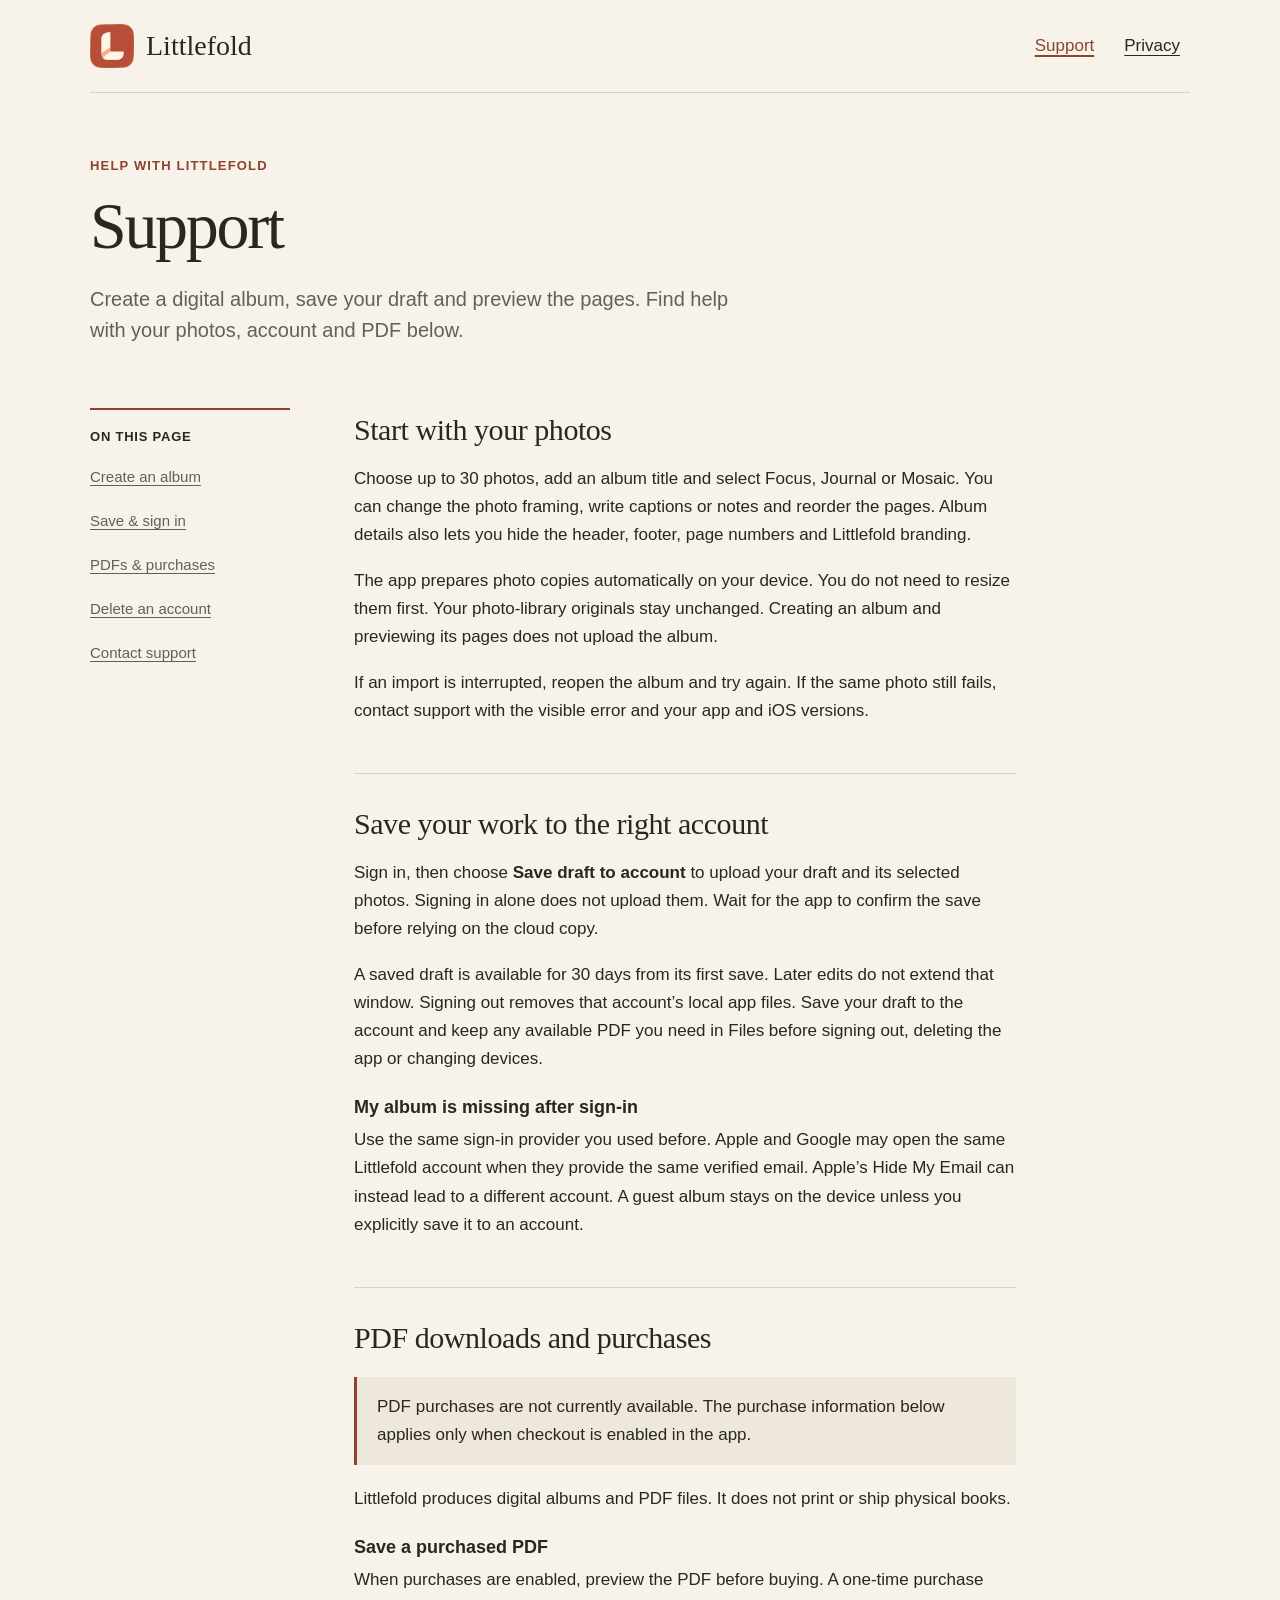
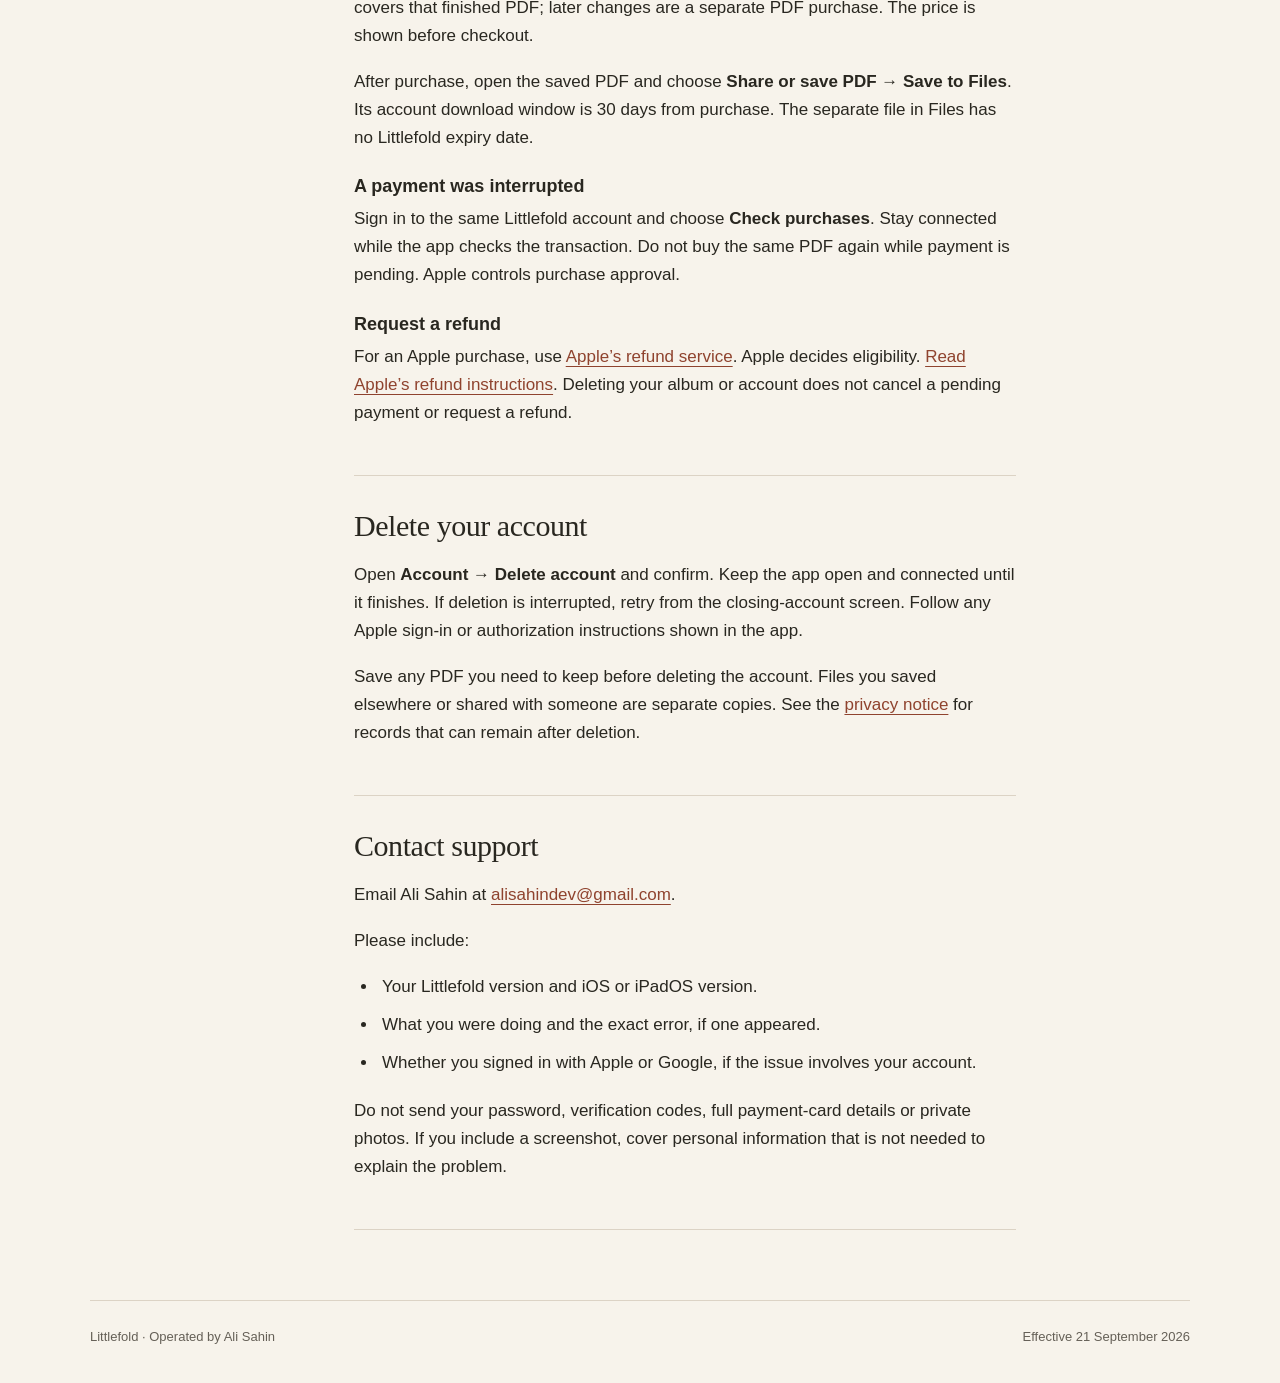
==== support.html @ f8caa30a "Publish Littlefold privacy and support pages" ====
<!doctype html>
<html lang="en">
<head>
  <meta charset="utf-8">
  <meta name="viewport" content="width=device-width, initial-scale=1">
  <meta name="referrer" content="no-referrer">
  <meta http-equiv="Content-Security-Policy" content="default-src 'none'; style-src 'self'; img-src 'self'; base-uri 'none'; form-action 'none'">

  <meta name="description" content="Help with Littlefold albums, account saves and PDFs, and an explanation of how your information is handled.">
  <title>Support — Littlefold</title>
  <link rel="icon" href="brand/littlefold.png" type="image/png">
  <link rel="stylesheet" href="styles.css">
</head>
<body>
  <a class="skip" href="#main">Skip to content</a>

  <header class="shell site-header">
    <a class="brand" href="index.html"><img src="brand/littlefold.png" alt="" width="44" height="44"><span>Littlefold</span></a>
    <nav aria-label="Main navigation"><a href="support.html" aria-current="page">Support</a><a href="privacy.html">Privacy</a></nav>
  </header>
  <main id="main" class="shell" tabindex="-1"><div class="hero">
  <p class="eyebrow">Help with Littlefold</p>
  <h1>Support</h1>
  <p class="lead">Create a digital album, save your draft and preview the pages. Find help with your photos, account and PDF below.</p>
</div>
<div class="reading-layout">
  <nav class="contents" aria-label="On this page"><p>On this page</p><div>
    <a href="#create">Create an album</a><a href="#save">Save &amp; sign in</a><a href="#pdf">PDFs &amp; purchases</a><a href="#delete">Delete an account</a><a href="#contact">Contact support</a>
  </div></nav>
  <div class="prose">
    <section id="create">
      <h2>Start with your photos</h2>
      <p>Choose up to 30 photos, add an album title and select Focus, Journal or Mosaic. You can change the photo framing, write captions or notes and reorder the pages. Album details also lets you hide the header, footer, page numbers and Littlefold branding.</p>
      <p>The app prepares photo copies automatically on your device. You do not need to resize them first. Your photo-library originals stay unchanged. Creating an album and previewing its pages does not upload the album.</p>
      <p>If an import is interrupted, reopen the album and try again. If the same photo still fails, contact support with the visible error and your app and iOS versions.</p>
    </section>
    <section id="save">
      <h2>Save your work to the right account</h2>
      <p>Sign in, then choose <strong>Save draft to account</strong> to upload your draft and its selected photos. Signing in alone does not upload them. Wait for the app to confirm the save before relying on the cloud copy.</p>
      <p>A saved draft is available for 30 days from its first save. Later edits do not extend that window. Signing out removes that account’s local app files. Save your draft to the account and keep any available PDF you need in Files before signing out, deleting the app or changing devices.</p>
      <h3>My album is missing after sign-in</h3>
      <p>Use the same sign-in provider you used before. Apple and Google may open the same Littlefold account when they provide the same verified email. Apple’s Hide My Email can instead lead to a different account. A guest album stays on the device unless you explicitly save it to an account.</p>
    </section>
    <section id="pdf">
      <h2>PDF downloads and purchases</h2>
      <div class="note"><p>PDF purchases are not currently available. The purchase information below applies only when checkout is enabled in the app.</p></div>
      <p>Littlefold produces digital albums and PDF files. It does not print or ship physical books.</p>
      <h3>Save a purchased PDF</h3>
      <p>When purchases are enabled, preview the PDF before buying. A one-time purchase covers that finished PDF; later changes are a separate PDF purchase. The price is shown before checkout.</p>
      <p>After purchase, open the saved PDF and choose <strong>Share or save PDF → Save to Files</strong>. Its account download window is 30 days from purchase. The separate file in Files has no Littlefold expiry date.</p>
      <h3>A payment was interrupted</h3>
      <p>Sign in to the same Littlefold account and choose <strong>Check purchases</strong>. Stay connected while the app checks the transaction. Do not buy the same PDF again while payment is pending. Apple controls purchase approval.</p>
      <h3>Request a refund</h3>
      <p>For an Apple purchase, use <a href="https://reportaproblem.apple.com/">Apple’s refund service</a>. Apple decides eligibility. <a href="https://support.apple.com/en-us/118223">Read Apple’s refund instructions</a>. Deleting your album or account does not cancel a pending payment or request a refund.</p>
    </section>
    <section id="delete">
      <h2>Delete your account</h2>
      <p>Open <strong>Account → Delete account</strong> and confirm. Keep the app open and connected until it finishes. If deletion is interrupted, retry from the closing-account screen. Follow any Apple sign-in or authorization instructions shown in the app.</p>
      <p>Save any PDF you need to keep before deleting the account. Files you saved elsewhere or shared with someone are separate copies. See the <a href="privacy.html#retention">privacy notice</a> for records that can remain after deletion.</p>
    </section>
    <section id="contact">
      <h2>Contact support</h2>
      <p>Email Ali Sahin at <a href="mailto:alisahindev@gmail.com">alisahindev@gmail.com</a>.</p>
      <p>Please include:</p>
      <ul><li>Your Littlefold version and iOS or iPadOS version.</li><li>What you were doing and the exact error, if one appeared.</li><li>Whether you signed in with Apple or Google, if the issue involves your account.</li></ul>
      <p>Do not send your password, verification codes, full payment-card details or private photos. If you include a screenshot, cover personal information that is not needed to explain the problem.</p>
    </section>
  </div>
</div>
</main>
  <footer class="shell site-footer"><p>Littlefold · Operated by Ali Sahin</p><p>Effective 21 September 2026</p></footer>
</body>
</html>
---- styles.css ----
:root {
  color-scheme: light;
  --cream: #f7f3eb;
  --paper: #fffdf8;
  --ink: #292720;
  --muted: #656057;
  --rust: #8f432e;
  --line: #dcd3c5;
  font-family: -apple-system, BlinkMacSystemFont, "Segoe UI", sans-serif;
  color: var(--ink);
  background: var(--cream);
  font-synthesis: none;
}
* { box-sizing: border-box; }
body { margin: 0; font-size: 17px; line-height: 1.65; }
.shell { width: min(1100px, calc(100% - 64px)); margin-inline: auto; }
a { color: var(--rust); text-underline-offset: .22em; text-decoration-thickness: 1px; overflow-wrap: anywhere; }
a:hover { text-decoration-thickness: 2px; }
:focus-visible { outline: 3px solid var(--rust); outline-offset: 5px; border-radius: 2px; }
.skip { position: absolute; top: 8px; left: 16px; padding: 12px 18px; background: var(--paper); transform: translateY(-200%); z-index: 10; }
.skip:focus { transform: none; }
.draft { background: #eee0d3; padding-block: 10px; font-size: 14px; }
.site-header { display: flex; align-items: center; justify-content: space-between; gap: 20px; padding-block: 24px; border-bottom: 1px solid var(--line); }
.brand { display: inline-flex; align-items: center; gap: 12px; text-decoration: none; color: var(--ink); font: 28px Georgia, "Times New Roman", serif; }
.brand img { display: block; flex: none; }
.site-header nav { display: flex; gap: 10px; flex-wrap: wrap; }
.site-header nav a { display: inline-flex; min-height: 44px; align-items: center; padding-inline: 10px; color: var(--ink); }
.site-header nav a[aria-current] { color: var(--rust); text-decoration-thickness: 2px; }
.hero { padding-block: 62px 44px; max-width: 790px; }
.eyebrow { color: var(--rust); font-size: 13px; letter-spacing: .09em; text-transform: uppercase; font-weight: 650; margin: 0 0 14px; }
h1, h2, h3 { line-height: 1.18; text-wrap: balance; }
h1 { font: normal clamp(42px, 5.4vw, 66px)/1.08 Georgia, "Times New Roman", serif; letter-spacing: -.035em; margin: 0 0 22px; }
h2 { font: normal 30px/1.23 Georgia, "Times New Roman", serif; letter-spacing: -.015em; margin: 0 0 16px; }
h3 { font-size: 18px; margin: 24px 0 8px; }
p { margin: 0 0 18px; }
.lead { font-size: 20px; line-height: 1.55; max-width: 60ch; color: var(--muted); }
.reading-layout { display: grid; grid-template-columns: 200px minmax(0, 1fr); gap: 64px; padding-bottom: 70px; align-items: start; }
.contents { border-top: 2px solid var(--rust); padding-top: 16px; position: sticky; top: 24px; }
.contents p { font-size: 13px; font-weight: 650; text-transform: uppercase; letter-spacing: .06em; margin-bottom: 8px; }
.contents a { display: flex; align-items: center; min-height: 44px; padding-block: 8px; font-size: 15px; color: var(--muted); }
.prose { max-width: 70ch; min-width: 0; }
.prose section { scroll-margin-top: 24px; padding-block: 4px 30px; margin-bottom: 28px; border-bottom: 1px solid var(--line); }
.prose section:last-child { margin-bottom: 0; }
ul, ol { padding-left: 24px; margin: 0 0 20px; }
li { padding-left: 4px; margin-bottom: 10px; }
.note { border-left: 3px solid var(--rust); padding: 16px 20px; background: #eee7dc; margin-block: 20px; }
.note p:last-child { margin-bottom: 0; }
.pending { font-weight: 600; color: var(--rust); }
.cards { display: grid; grid-template-columns: 1fr 1fr; gap: 24px; padding-bottom: 70px; }
.card { background: var(--paper); border: 1px solid var(--line); border-top: 3px solid var(--rust); padding: 30px; }
.card p { max-width: 40ch; color: var(--muted); }
.card a { display: inline-flex; align-items: center; min-height: 44px; font-weight: 600; }
.site-footer { border-top: 1px solid var(--line); padding-block: 25px 35px; display: flex; justify-content: space-between; flex-wrap: wrap; gap: 12px 32px; color: var(--muted); font-size: 13px; }
.site-footer p { margin: 0; }
@media (max-width: 760px) {
  .shell { width: calc(100% - 40px); }
  .site-header { padding-block: 18px; }
  .brand { font-size: 25px; gap: 9px; }
  .site-header nav { gap: 0; }
  .site-header nav a { padding-inline: 8px; font-size: 15px; }
  .hero { padding-block: 40px 28px; }
  .lead { font-size: 18px; }
  .reading-layout { grid-template-columns: minmax(0, 1fr); gap: 30px; padding-bottom: 40px; }
  .contents { position: static; }
  .contents div { display: flex; flex-wrap: wrap; gap: 0 22px; }
  .cards { grid-template-columns: minmax(0, 1fr); gap: 16px; padding-bottom: 40px; }
  .card { padding: 24px; }
}
@media (max-width: 380px) {
  .site-header { align-items: flex-start; flex-direction: column; gap: 10px; }
  .site-header nav a:first-child { padding-left: 0; }
}
@media print {
  body { background: white; color: black; }
  .shell { width: 100%; }
  .site-header nav, .contents, .skip { display: none; }
  .reading-layout { display: block; }
  .prose { max-width: none; }
  .hero { padding-block: 24px; }
  a { color: inherit; }
}
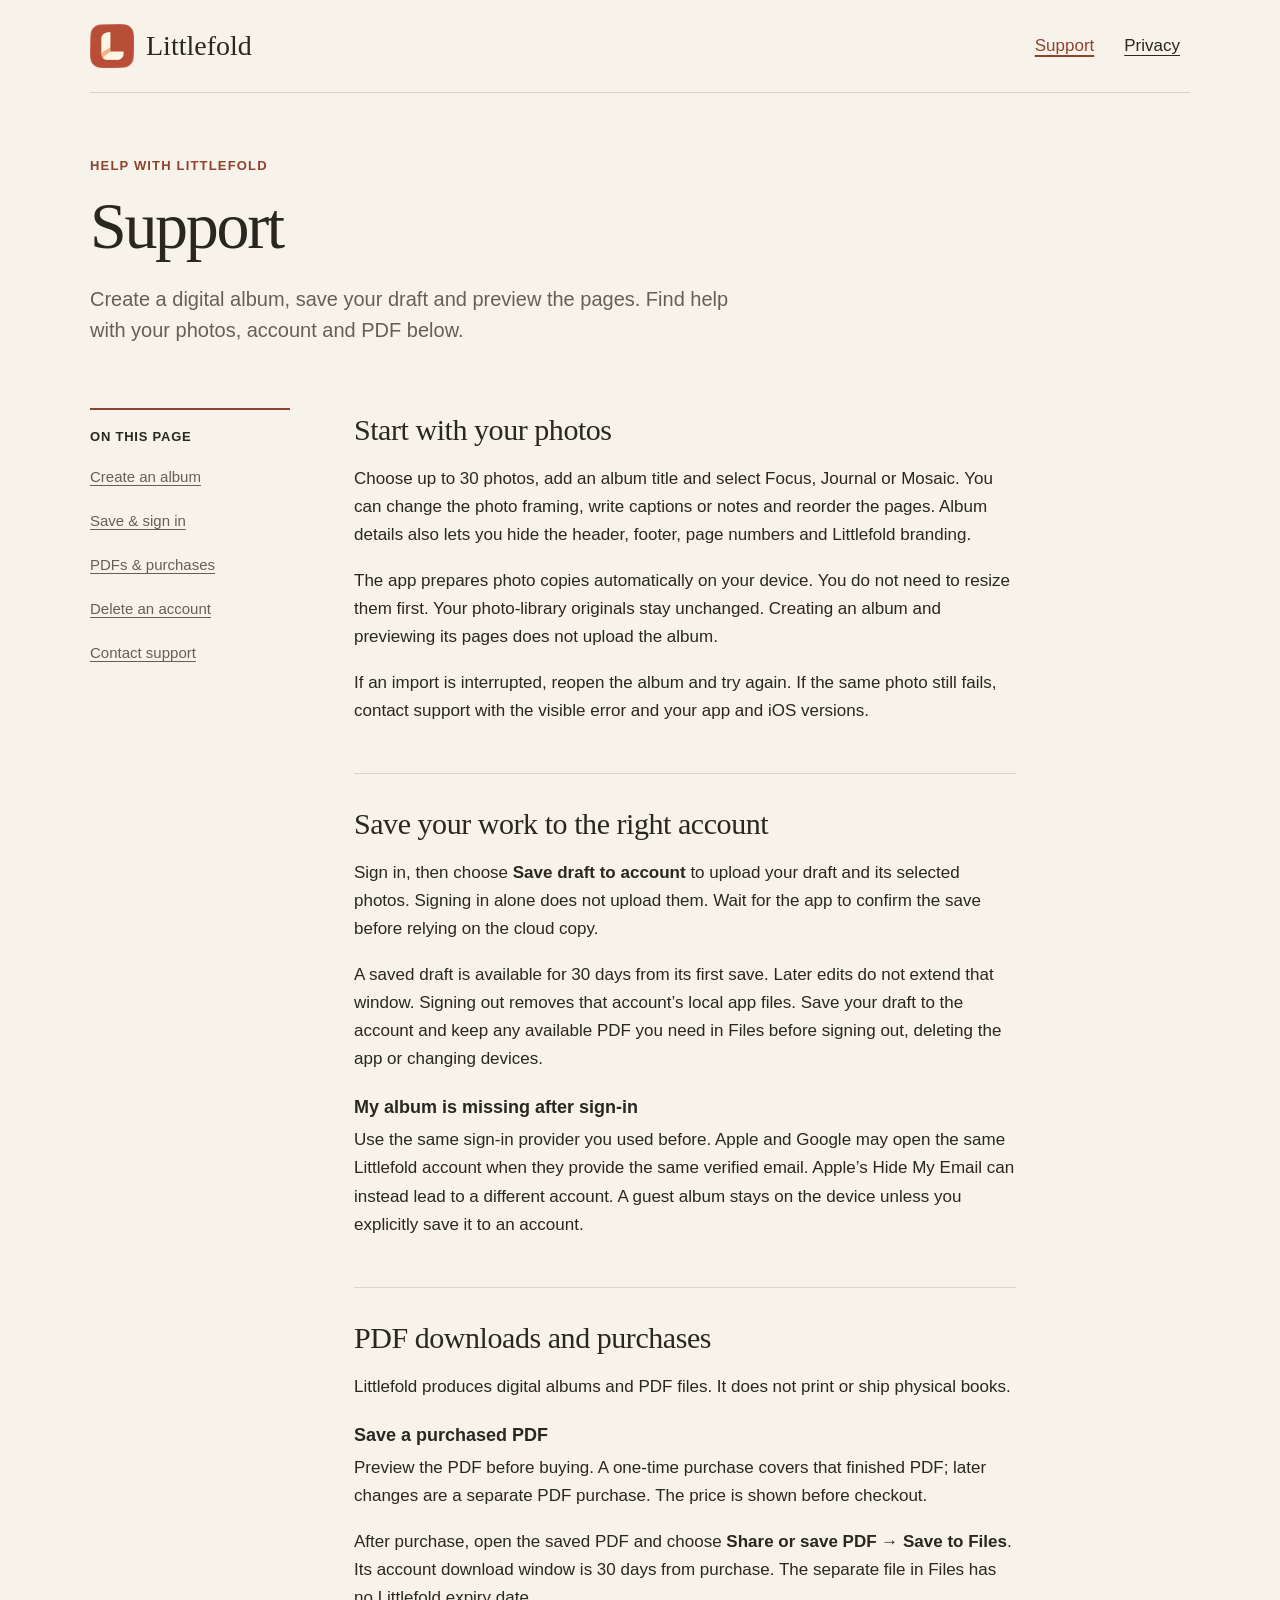
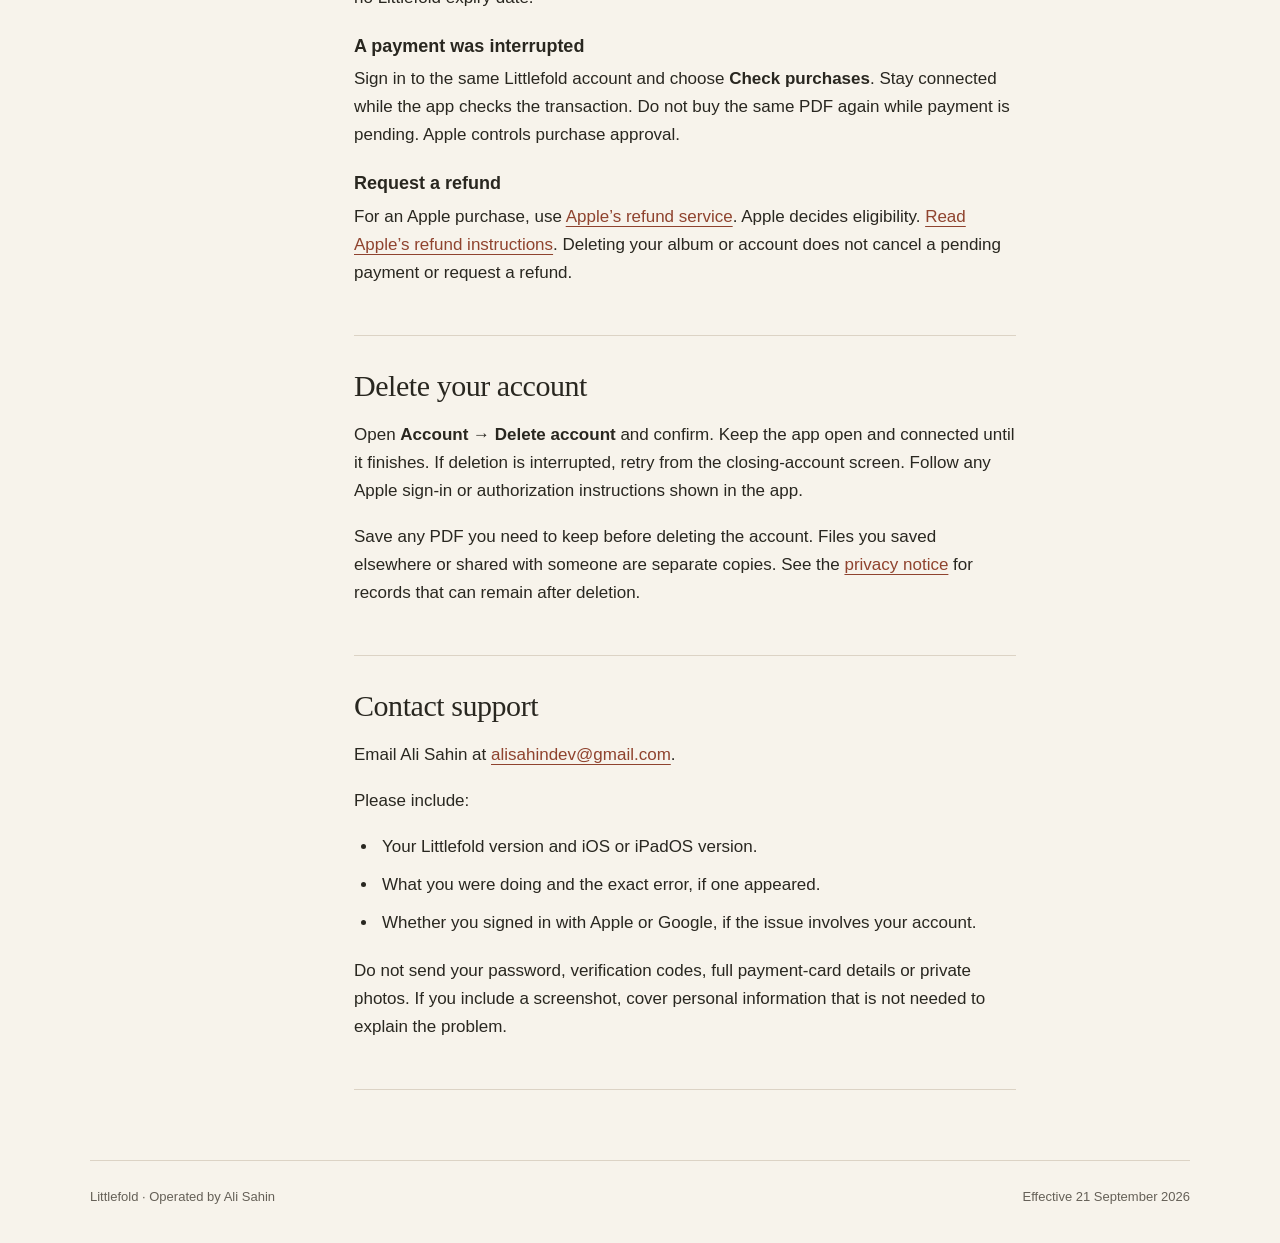
==== commit 34dd68c5: "Keep purchase guidance free of internal release notes" ====
--- a/support.html
+++ b/support.html
@@ -43,10 +43,9 @@
     </section>
     <section id="pdf">
       <h2>PDF downloads and purchases</h2>
-      <div class="note"><p>PDF purchases are not currently available. The purchase information below applies only when checkout is enabled in the app.</p></div>
       <p>Littlefold produces digital albums and PDF files. It does not print or ship physical books.</p>
       <h3>Save a purchased PDF</h3>
-      <p>When purchases are enabled, preview the PDF before buying. A one-time purchase covers that finished PDF; later changes are a separate PDF purchase. The price is shown before checkout.</p>
+      <p>Preview the PDF before buying. A one-time purchase covers that finished PDF; later changes are a separate PDF purchase. The price is shown before checkout.</p>
       <p>After purchase, open the saved PDF and choose <strong>Share or save PDF → Save to Files</strong>. Its account download window is 30 days from purchase. The separate file in Files has no Littlefold expiry date.</p>
       <h3>A payment was interrupted</h3>
       <p>Sign in to the same Littlefold account and choose <strong>Check purchases</strong>. Stay connected while the app checks the transaction. Do not buy the same PDF again while payment is pending. Apple controls purchase approval.</p>
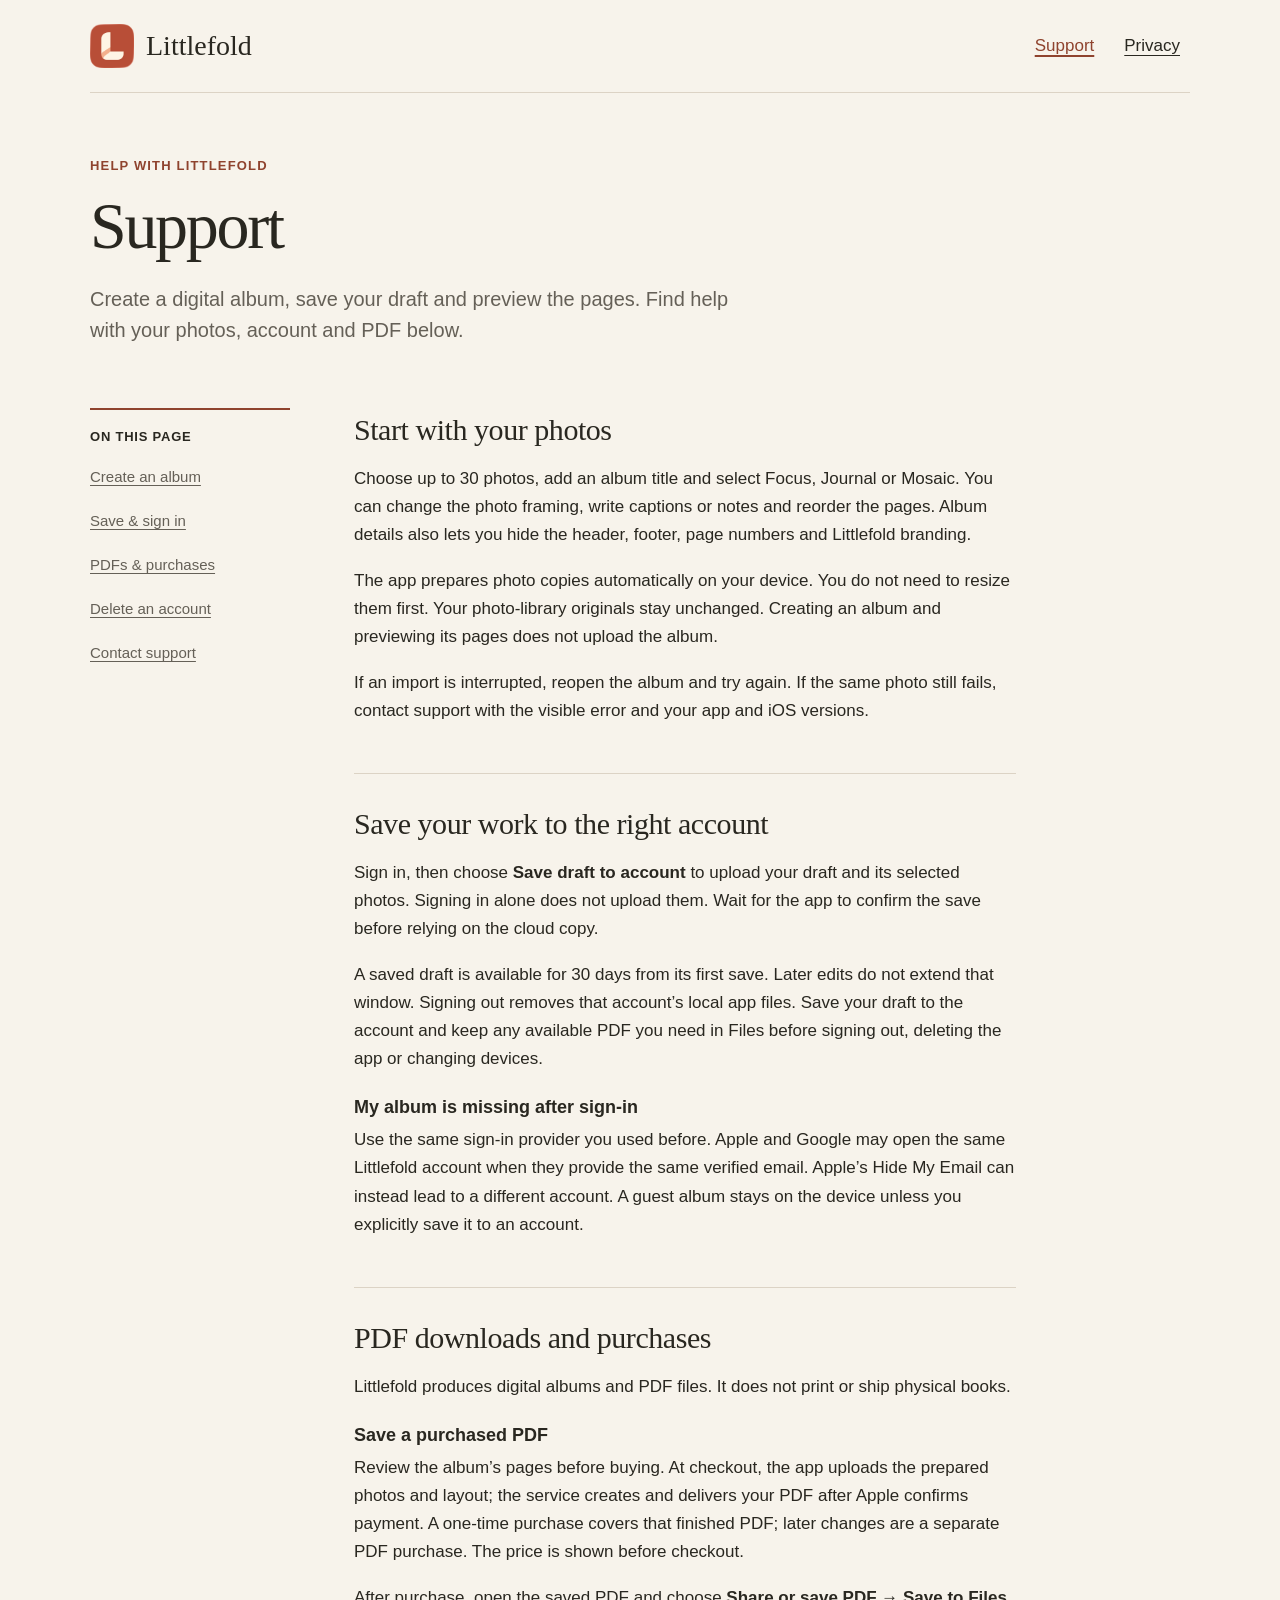
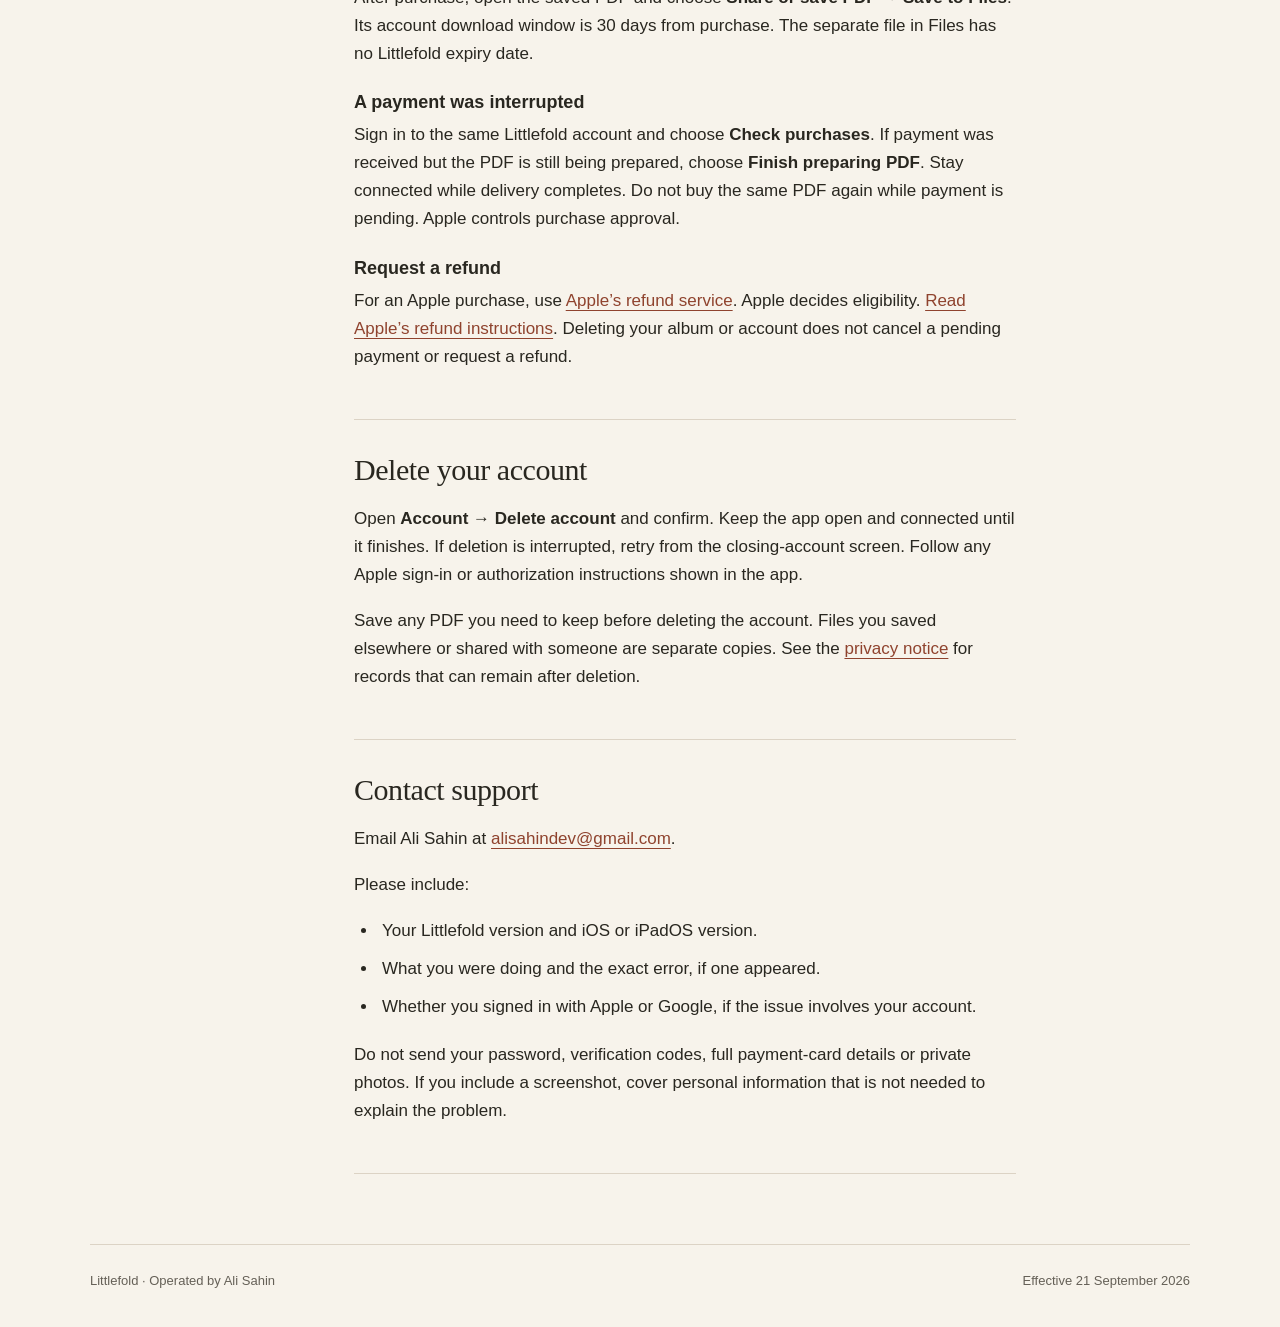
==== commit 649a16b6: "Explain server-created PDFs and temporary purchase sources" ====
--- a/support.html
+++ b/support.html
@@ -45,10 +45,10 @@
       <h2>PDF downloads and purchases</h2>
       <p>Littlefold produces digital albums and PDF files. It does not print or ship physical books.</p>
       <h3>Save a purchased PDF</h3>
-      <p>Preview the PDF before buying. A one-time purchase covers that finished PDF; later changes are a separate PDF purchase. The price is shown before checkout.</p>
+      <p>Review the album’s pages before buying. At checkout, the app uploads the prepared photos and layout; the service creates and delivers your PDF after Apple confirms payment. A one-time purchase covers that finished PDF; later changes are a separate PDF purchase. The price is shown before checkout.</p>
       <p>After purchase, open the saved PDF and choose <strong>Share or save PDF → Save to Files</strong>. Its account download window is 30 days from purchase. The separate file in Files has no Littlefold expiry date.</p>
       <h3>A payment was interrupted</h3>
-      <p>Sign in to the same Littlefold account and choose <strong>Check purchases</strong>. Stay connected while the app checks the transaction. Do not buy the same PDF again while payment is pending. Apple controls purchase approval.</p>
+      <p>Sign in to the same Littlefold account and choose <strong>Check purchases</strong>. If payment was received but the PDF is still being prepared, choose <strong>Finish preparing PDF</strong>. Stay connected while delivery completes. Do not buy the same PDF again while payment is pending. Apple controls purchase approval.</p>
       <h3>Request a refund</h3>
       <p>For an Apple purchase, use <a href="https://reportaproblem.apple.com/">Apple’s refund service</a>. Apple decides eligibility. <a href="https://support.apple.com/en-us/118223">Read Apple’s refund instructions</a>. Deleting your album or account does not cancel a pending payment or request a refund.</p>
     </section>
